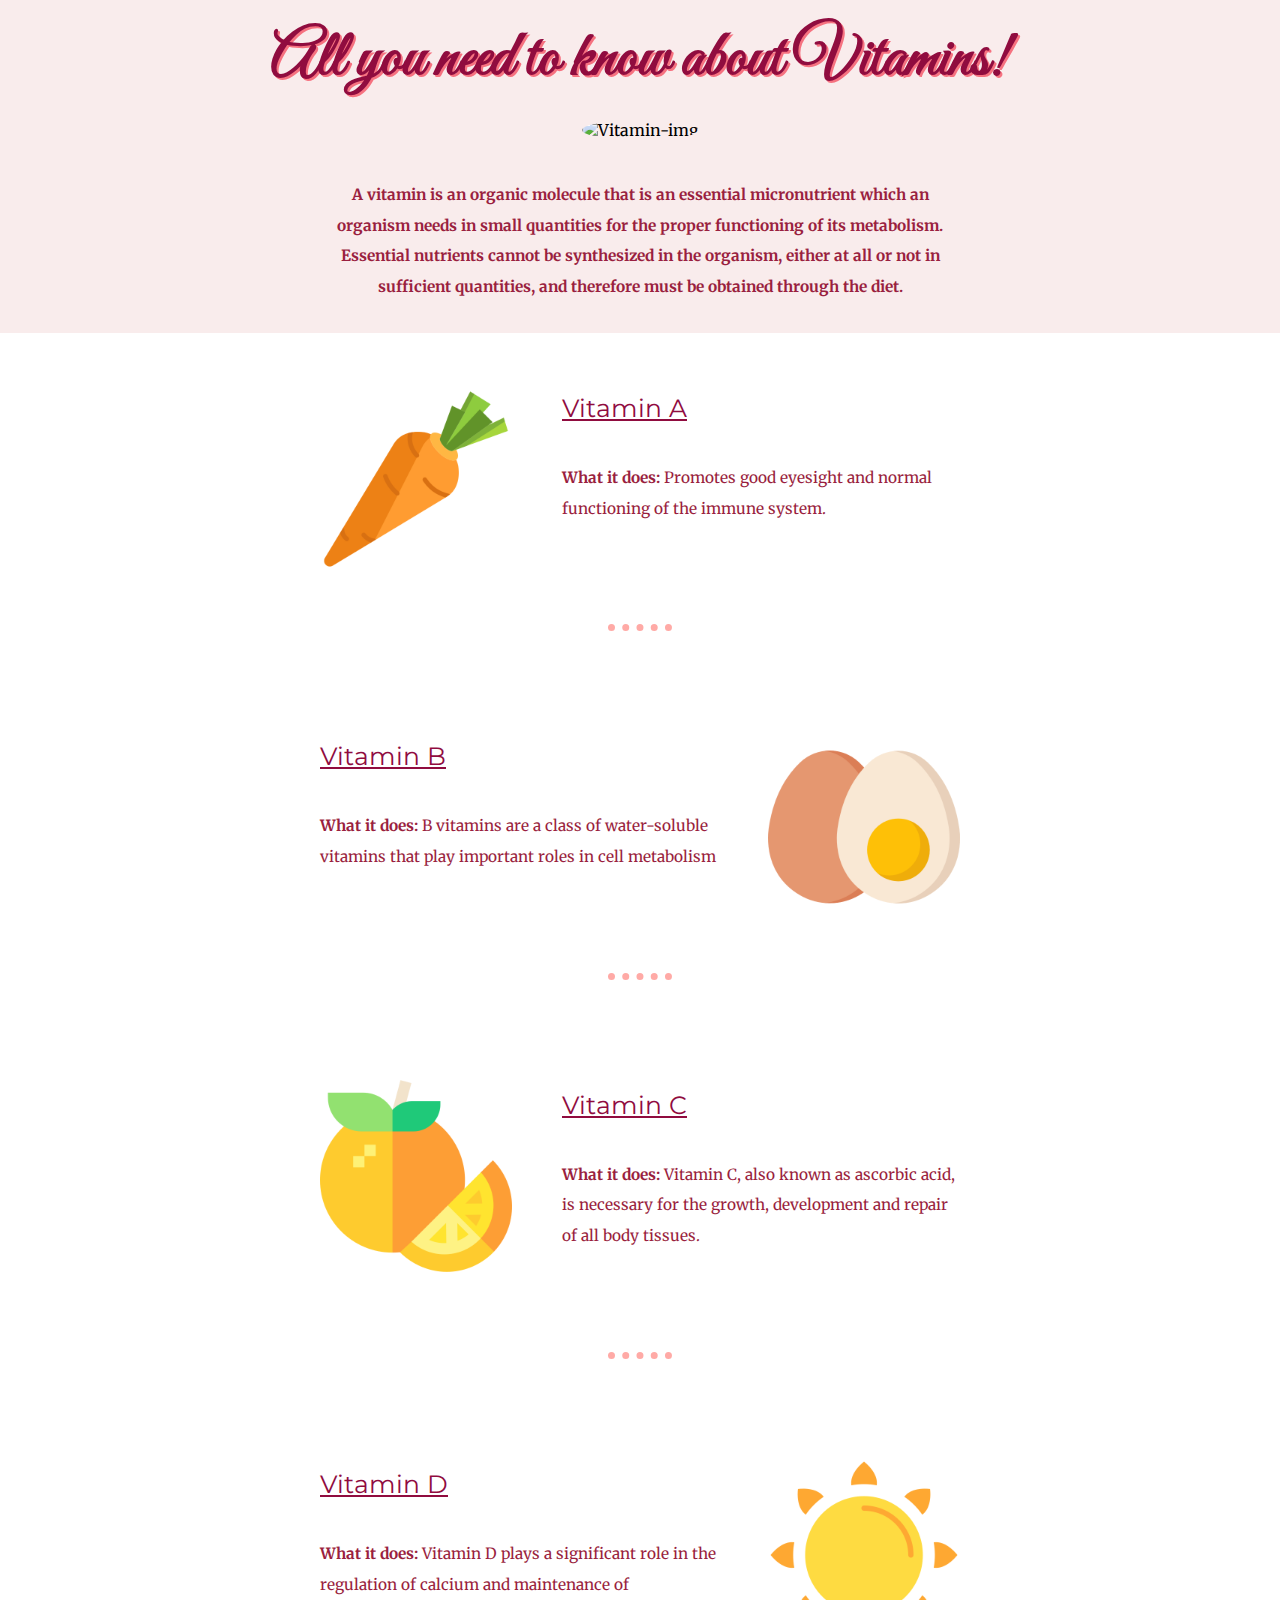
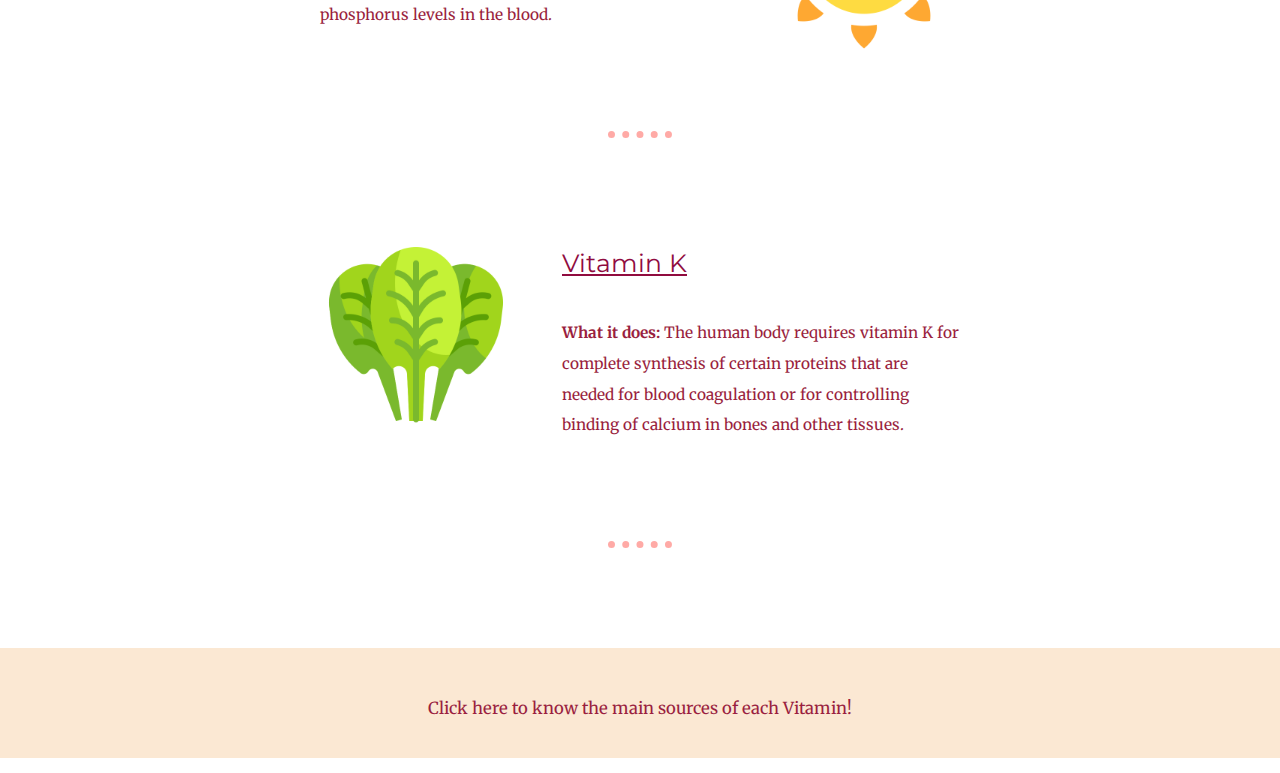
==== index.html @ 9dae8767 "Add files via upload" ====
<!DOCTYPE html>
<html lang="en" dir="ltr">
  <head>
    <meta charset="utf-8">
    <title>Vitamins</title>
    <link rel="stylesheet" href="css/style.css">
    <link href="https://fonts.googleapis.com/css2?family=Merriweather:ital,wght@0,400;1,700&family=Montserrat:ital,wght@0,500;1,400;1,500&family=Sacramento&display=swap" rel="stylesheet">
    <link href="https://fonts.googleapis.com/css2?family=Dancing+Script:wght@562&family=Great+Vibes&display=swap" rel="stylesheet">
    <link href="https://fonts.googleapis.com/css2?family=Dancing+Script:wght@562&display=swap" rel="stylesheet">
  </head>
  <body>
    <div class="top-container">
      <h1>All you need to know about Vitamins!</h2>
        <div class="sub-top-container">
        <img src="https://media.giphy.com/media/4TgyvebAM24x4e1agp/giphy.gif" class="gif" alt="Vitamin-img">
      <p class="main-description">A vitamin is an organic molecule that is an essential micronutrient which an organism needs in small quantities for the proper functioning of its metabolism. Essential nutrients cannot be synthesized in the organism, either at all or not in sufficient quantities, and therefore must be obtained through the diet.</p>
    </div>
  </div>
    <div class="middle-container">
      <div class="sub-middle-container">
      <img src="images/carrot.png" class="carrot" alt="carrot-img">
      <h2>Vitamin A</h2>
      <p class="vitamin-a">
      <strong>What it does:</strong> Promotes good eyesight and normal functioning of the immune system.</p>
<hr>
<img src="images/egg.png" class="egg" alt="egg-img">
<h2>Vitamin B</h2>
<p class="vitamin-b"><strong>What it does: </strong>B vitamins are a class of water-soluble vitamins that play important roles in cell metabolism</p>
<hr>
<img src="images/orange.png" class="orange" alt="orange-img">
<h2>Vitamin C</h2>
<p class="vitamin-c"><strong>What it does: </strong>Vitamin C, also known as ascorbic acid, is necessary for the growth, development and repair of all body tissues.</p>
<hr>
<img src="images/sun.png" class="sun" alt="sun-img">
<h2>Vitamin D</h2>
<p class="vitamin-d"><strong>What it does: </strong>Vitamin D plays a significant role in the regulation of calcium and maintenance of phosphorus levels in the blood.</p>
<hr>
<img src="images/spinach.png" class="spinach" alt="spinach-img">
<h2>Vitamin K</h2>
<p class="vitamin-k"><strong>What it does: </strong>The human body requires vitamin K for complete synthesis of certain proteins that are needed for blood coagulation or for controlling binding of calcium in bones and other tissues.</p>
<hr>
</div>
<footer>
  <div class="bottom-container">
    <a href="sources.html">Click here to know the main sources of each Vitamin!</a>
  </div>
</body>
</html>
---- css/style.css ----
body {
  margin: 0;
  text-align: center;
  font-family: 'Merriweather', serif;
}

h1 {
  margin: 0;
  padding-top: 20px;
  padding-bottom: 20px;
  font-family: 'Great Vibes', cursive;
  font-size: 5vw;
  color: #900c3f;
  text-shadow: 2px 2px #f67280;
}

h2 {
  font-family: 'Montserrat', sans-serif;
  color: #900c3f;
  font-weight: normal;
  font-size: 25px;
  text-decoration: underline;
}

.main-description {
  width: 50%;
  margin: 20px auto;
  line-height: 2;
  text-align: center;
  color: #9a1f40;
  padding-top: 20px;
  font-weight: bold;
  font-size: 1.2vw;
}

.top-container{
  background-color:#f9ecec;
  padding-bottom: 10px;
}


.gif {
  height: 240px;
  width: 240px;
  border-radius: 50%;
}

.carrot {
  width: 30%;
  float: left;
  margin-right: 50px;
}

.middle-container {
  margin-top: 30px;
}

.sub-middle-container {
  width: 50%;
  margin: 50px auto 50px auto;
  text-align: left;
  line-height: 2;
}

hr {
  border-style: none;
  border-top-style: dotted;
  border-color: #ffaaa6;
  border-width: 7px;
  width: 10%;
  margin: 100px auto;
}

.vitamin-a {
  color: #9a1f40;
  line-height: 2;
  font-weight: normal;
  margin: 30px auto;
  text-align: left;
  font-size: 1.2vw;
}

.vitamin-b {
  color: #9a1f40;
  line-height: 2;
  font-weight: normal;
  margin: 30px auto;
  text-align: left;
  font-size: 1.2vw;
}

.egg {
  width: 30%;
  float: right;
  margin-left: 50px;
}

.vitamin-c {
  color: #9a1f40;
  line-height: 2;
  font-weight: normal;
  margin: 30px auto;
  text-align: left;
  font-size: 1.2vw;
}

.orange {
  width: 30%;
  float: left;
  margin-right: 50px;
}

.vitamin-d {
  color: #9a1f40;
  line-height: 2;
  font-weight: normal;
  margin: 30px auto;
  text-align: left;
  font-size: 1.2vw;
}

.sun {
  width: 30%;
  float: right;
  margin-left: 50px;
}

.vitamin-k {
  color: #9a1f40;
  line-height: 2;
  font-weight: normal;
  margin: 30px auto;
  text-align: left;
  font-size: 1.2vw;
}

.spinach {
  width: 30%;
  float: left;
  margin-right: 50px;
}

.bottom-container {
  height: 60px;
  background-color: #fbe8d3;
  padding-top: 50px;
  margin-bottom: 15px;
}

a {
  text-decoration: none;
  font-size: 1.3vw;
  color: #9a1f40;
}

a:hover {
  color: #c06c84;
}
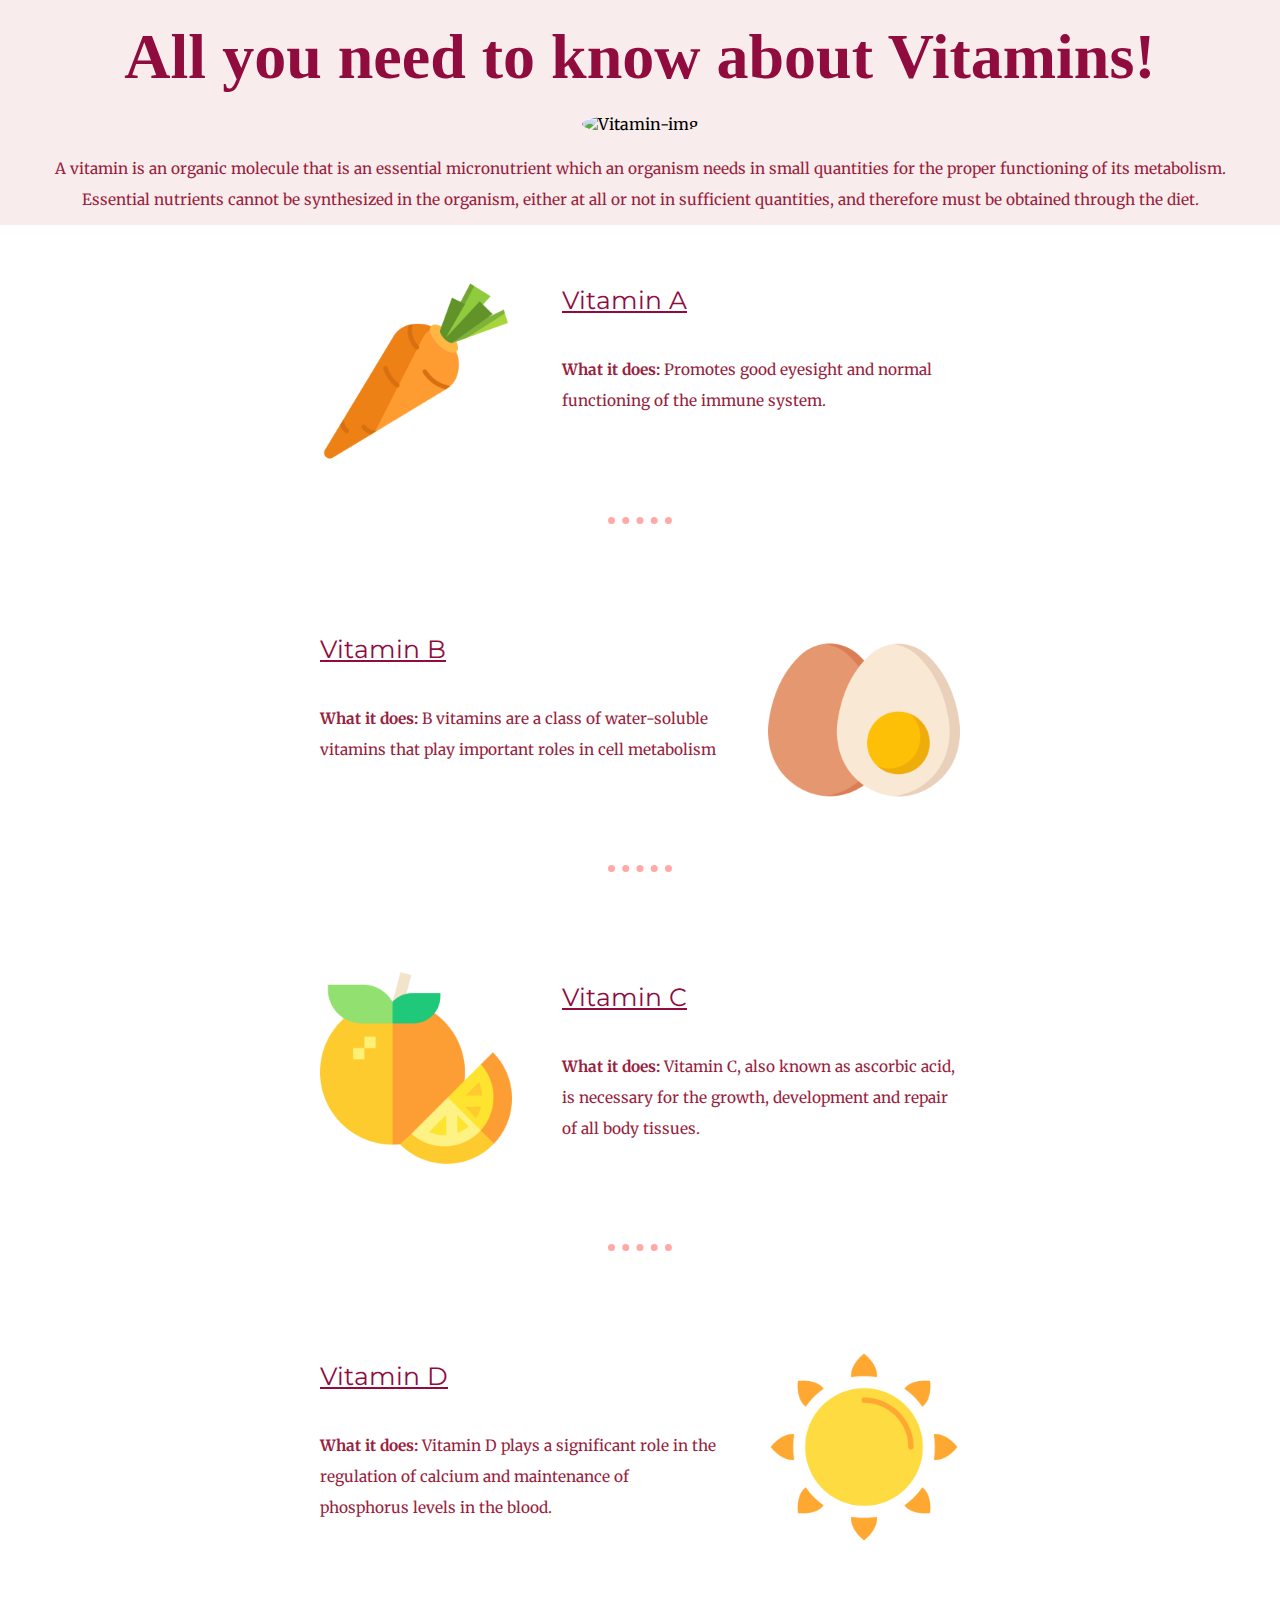
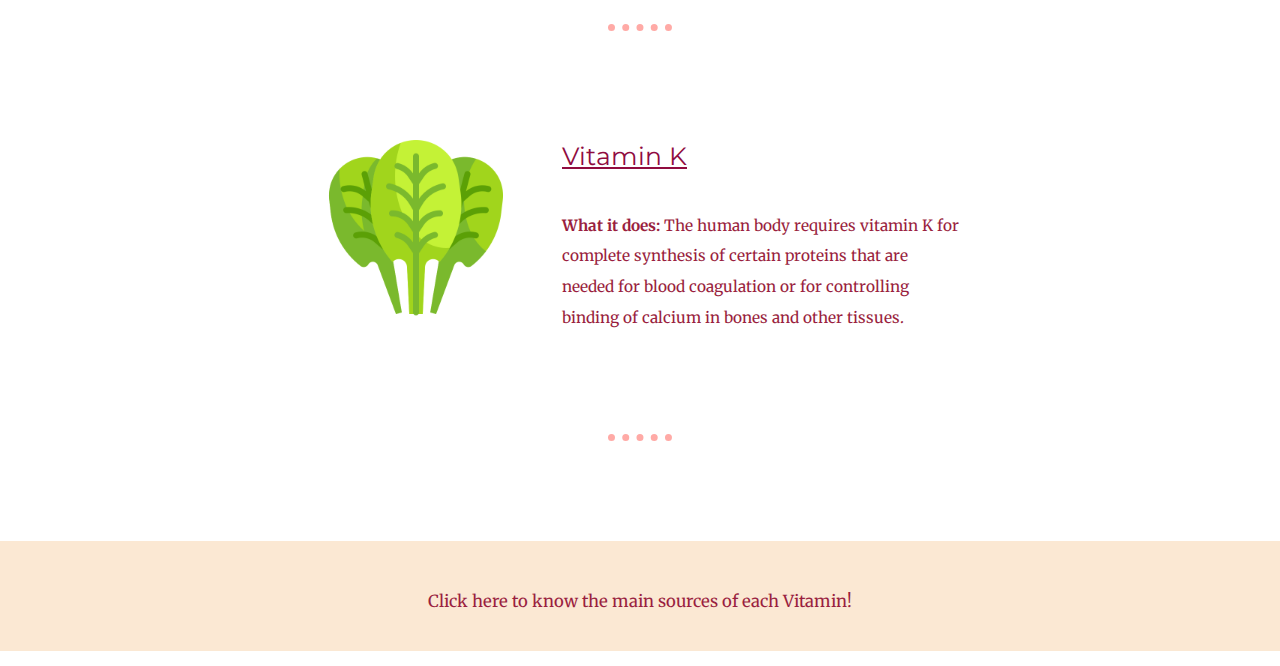
==== commit 2f97bd5b: "Update index.html" ====
--- a/index.html
+++ b/index.html
@@ -10,7 +10,7 @@
   </head>
   <body>
     <div class="top-container">
-      <h1>All you need to know about Vitamins!</h2>
+      <h1><strong>All you need to know about Vitamins!</strong></h2>
         <div class="sub-top-container">
         <img src="https://media.giphy.com/media/4TgyvebAM24x4e1agp/giphy.gif" class="gif" alt="Vitamin-img">
       <p class="main-description">A vitamin is an organic molecule that is an essential micronutrient which an organism needs in small quantities for the proper functioning of its metabolism. Essential nutrients cannot be synthesized in the organism, either at all or not in sufficient quantities, and therefore must be obtained through the diet.</p>
--- a/css/style.css
+++ b/css/style.css
@@ -8,10 +8,11 @@
   margin: 0;
   padding-top: 20px;
   padding-bottom: 20px;
-  font-family: 'Great Vibes', cursive;
+  font-family: cursive;
   font-size: 5vw;
   color: #900c3f;
-  text-shadow: 2px 2px #f67280;
+  text-align: center;
+  font-weight: bold;
 }
 
 h2 {
@@ -23,14 +24,13 @@
 }
 
 .main-description {
-  width: 50%;
-  margin: 20px auto;
   line-height: 2;
   text-align: center;
   color: #9a1f40;
   padding-top: 20px;
-  font-weight: bold;
+  font-weight: normal;
   font-size: 1.2vw;
+  margin: auto 25px;
 }
 
 .top-container{
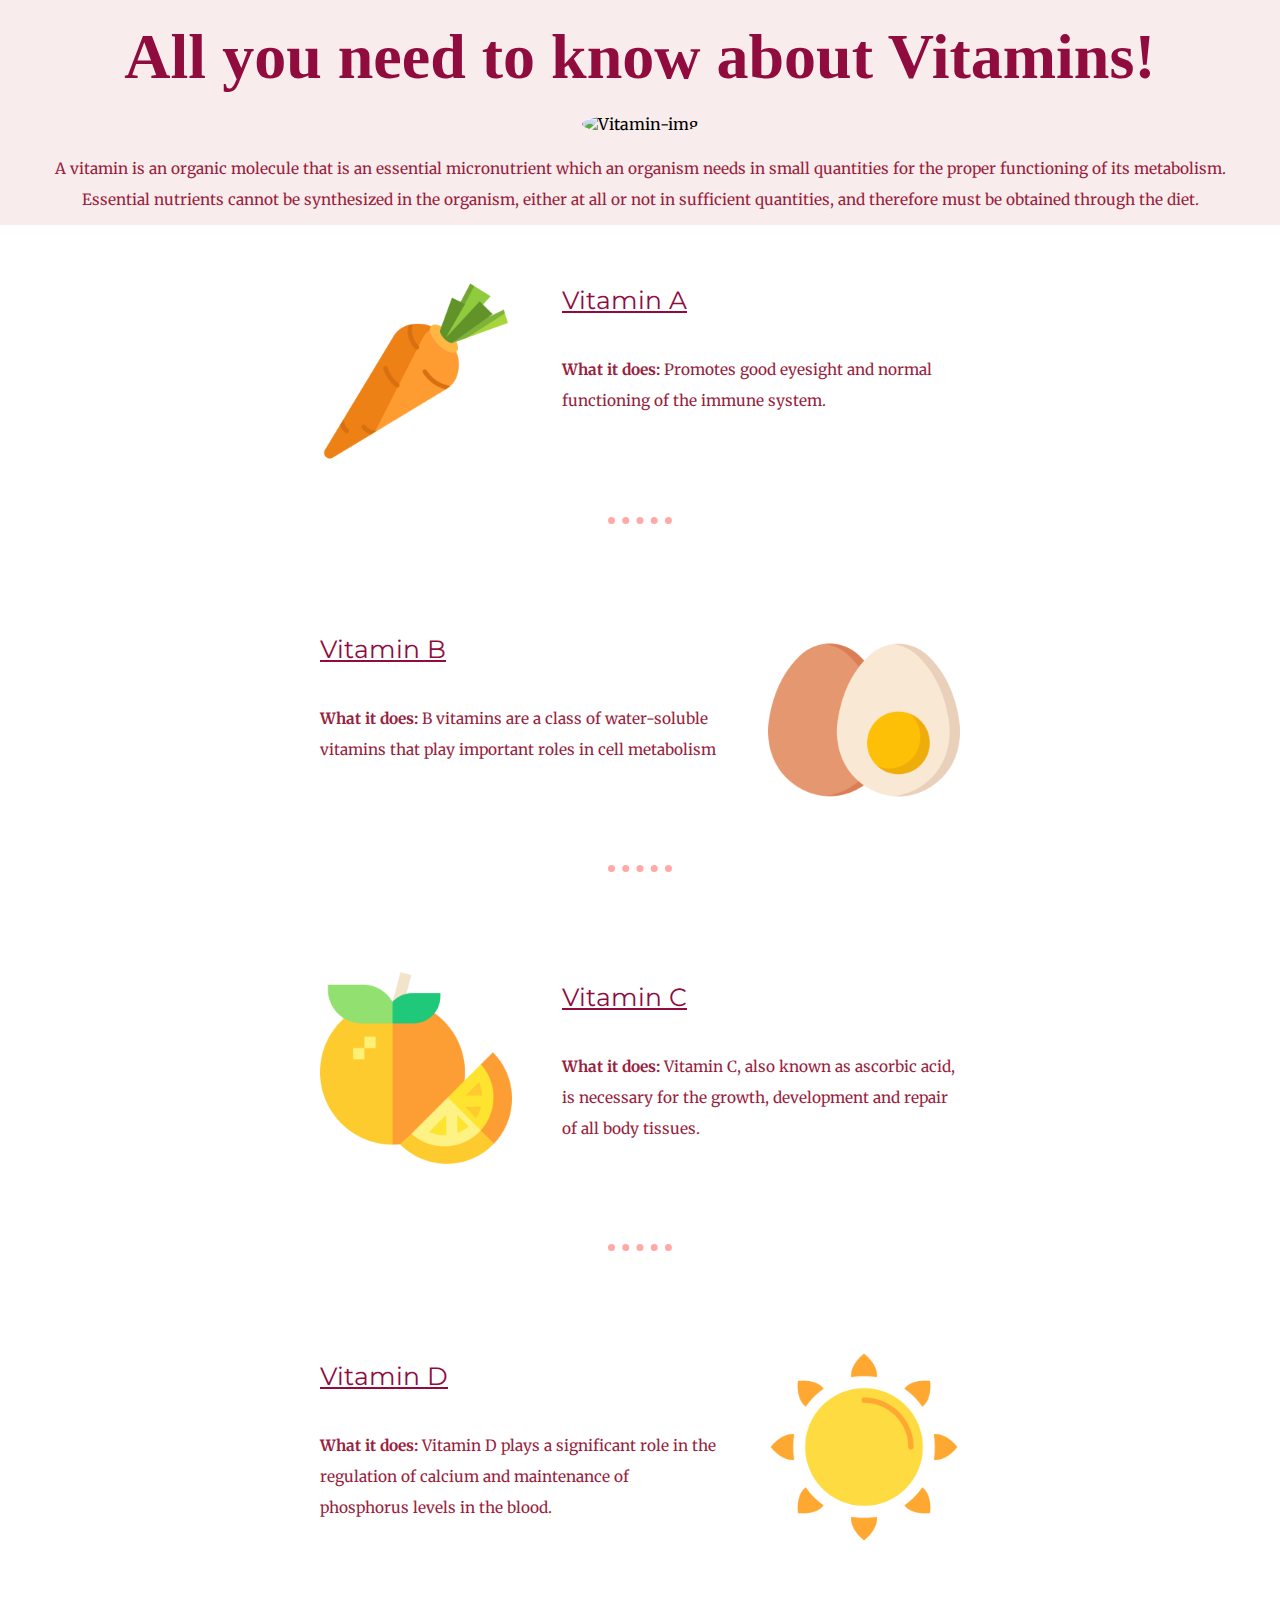
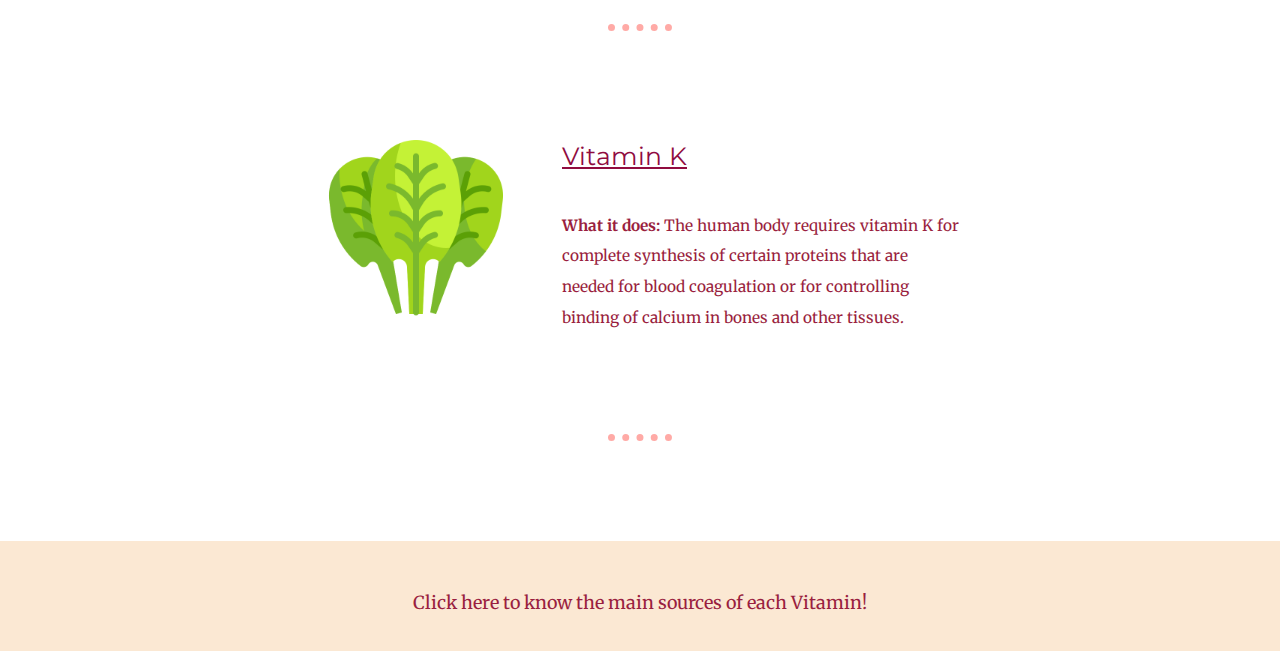
==== commit 9c1b0dbe: "Update index.html" ====
--- a/index.html
+++ b/index.html
@@ -7,6 +7,7 @@
     <link href="https://fonts.googleapis.com/css2?family=Merriweather:ital,wght@0,400;1,700&family=Montserrat:ital,wght@0,500;1,400;1,500&family=Sacramento&display=swap" rel="stylesheet">
     <link href="https://fonts.googleapis.com/css2?family=Dancing+Script:wght@562&family=Great+Vibes&display=swap" rel="stylesheet">
     <link href="https://fonts.googleapis.com/css2?family=Dancing+Script:wght@562&display=swap" rel="stylesheet">
+    <link href="https://fonts.googleapis.com/css2?family=Sacramento&display=swap" rel="stylesheet">
   </head>
   <body>
     <div class="top-container">
--- a/css/style.css
+++ b/css/style.css
@@ -149,7 +149,7 @@
 
 a {
   text-decoration: none;
-  font-size: 1.3vw;
+  font-size: 1.4vw;
   color: #9a1f40;
 }
 
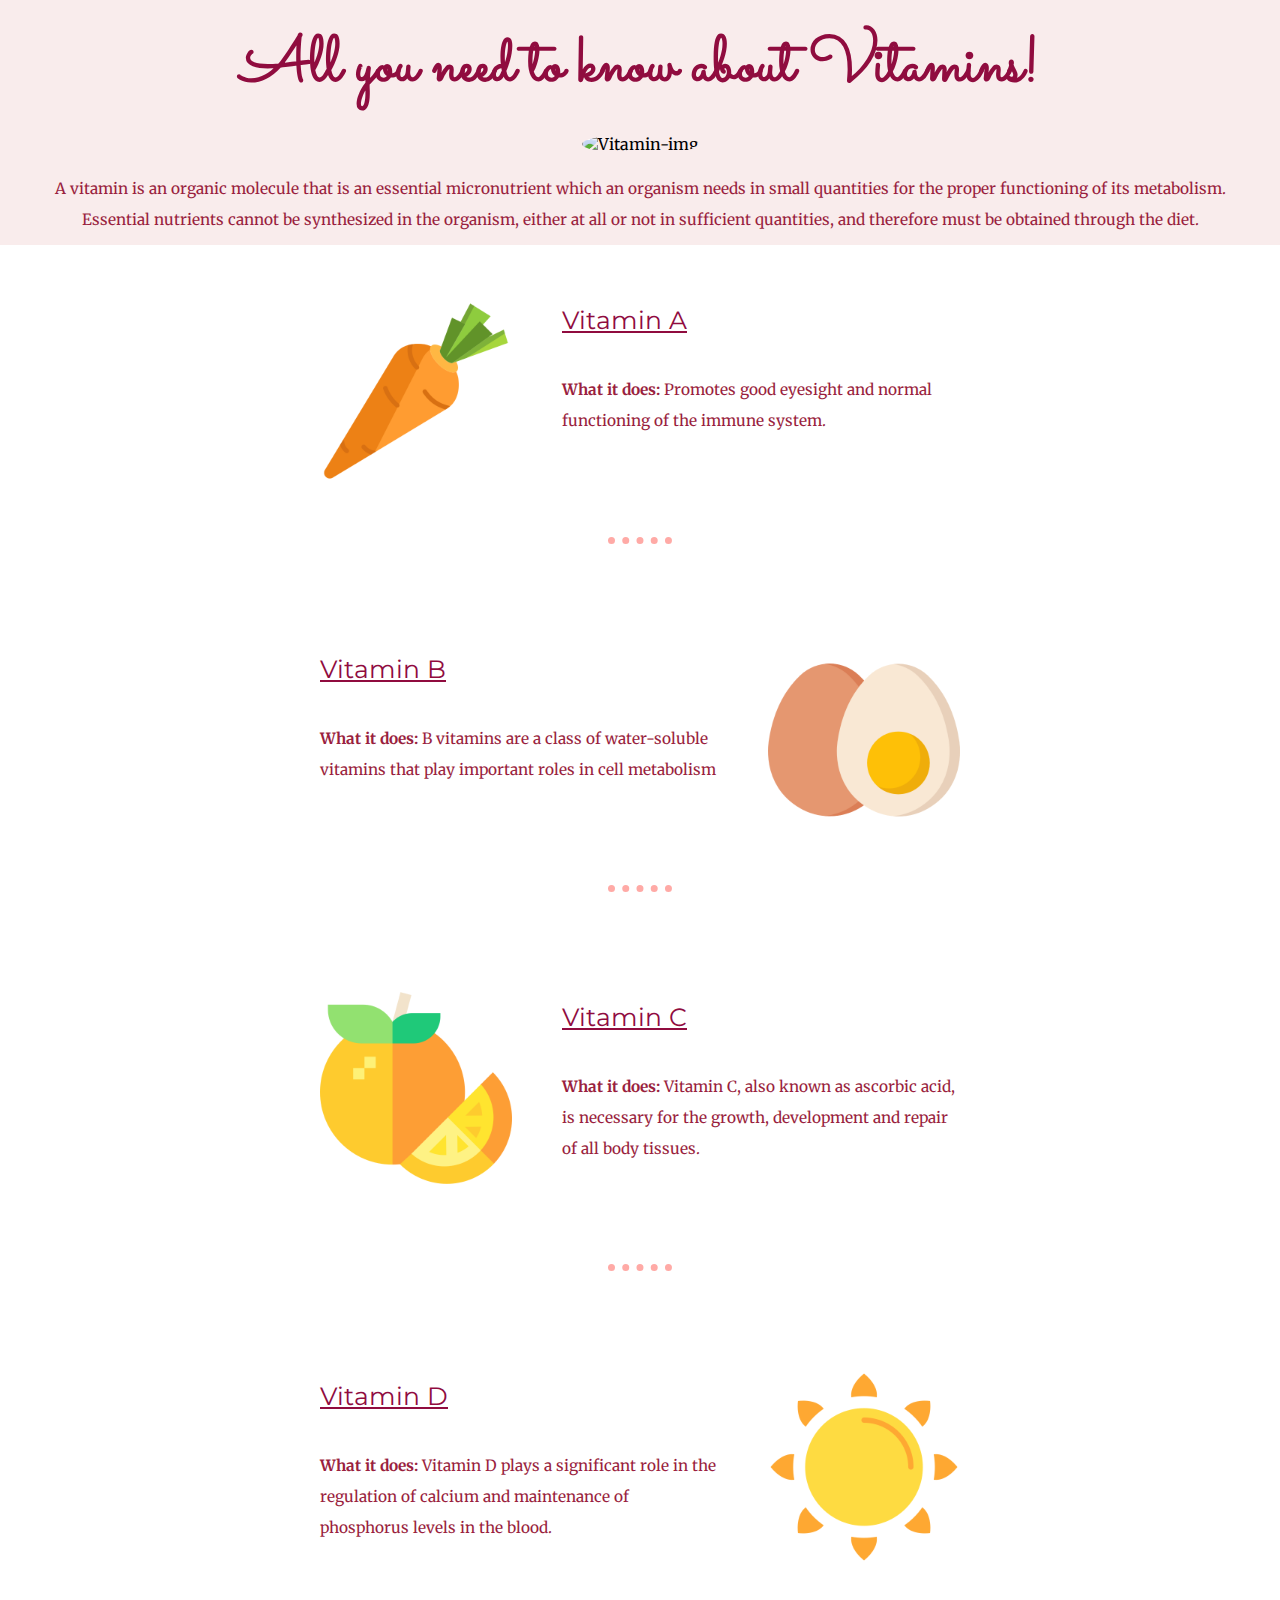
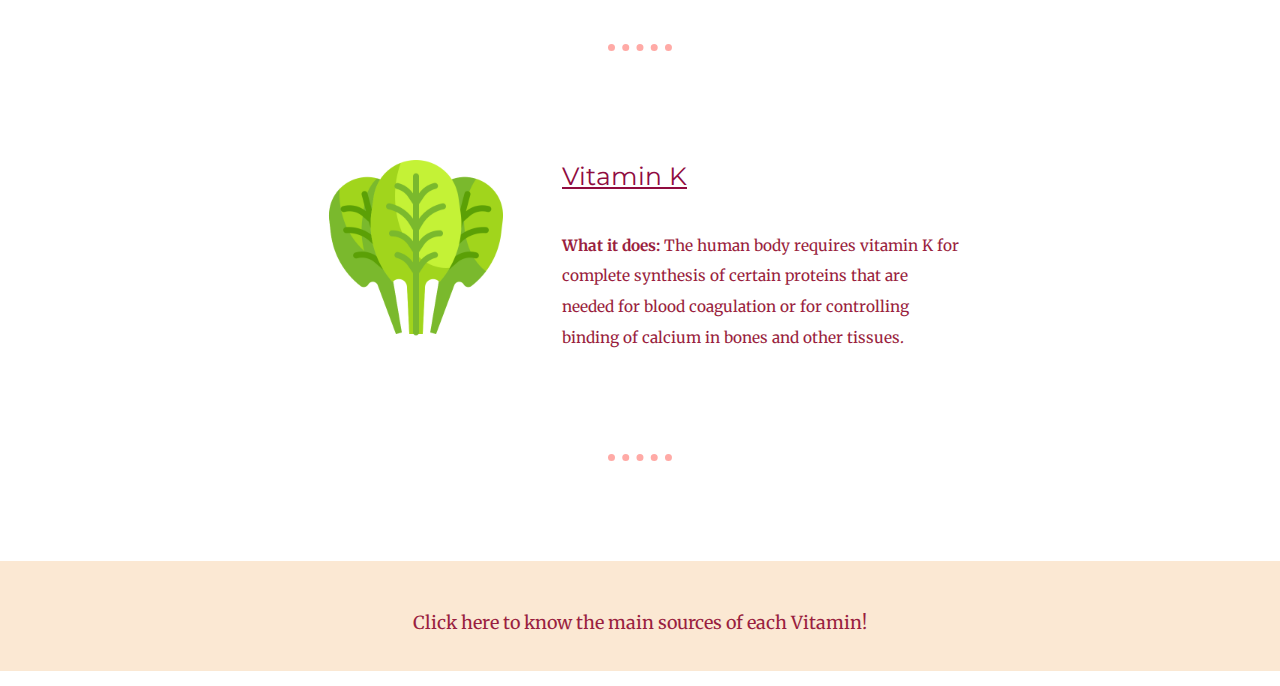
==== commit afc984d1: "Update index.html" ====
--- a/index.html
+++ b/index.html
@@ -8,6 +8,7 @@
     <link href="https://fonts.googleapis.com/css2?family=Dancing+Script:wght@562&family=Great+Vibes&display=swap" rel="stylesheet">
     <link href="https://fonts.googleapis.com/css2?family=Dancing+Script:wght@562&display=swap" rel="stylesheet">
     <link href="https://fonts.googleapis.com/css2?family=Sacramento&display=swap" rel="stylesheet">
+    <link href="https://fonts.googleapis.com/css2?family=Oswald:wght@500&display=swap" rel="stylesheet">
   </head>
   <body>
     <div class="top-container">
--- a/css/style.css
+++ b/css/style.css
@@ -8,11 +8,10 @@
   margin: 0;
   padding-top: 20px;
   padding-bottom: 20px;
-  font-family: cursive;
+  font-family: 'Sacramento', cursive;;
   font-size: 5vw;
   color: #900c3f;
   text-align: center;
-  font-weight: bold;
 }
 
 h2 {
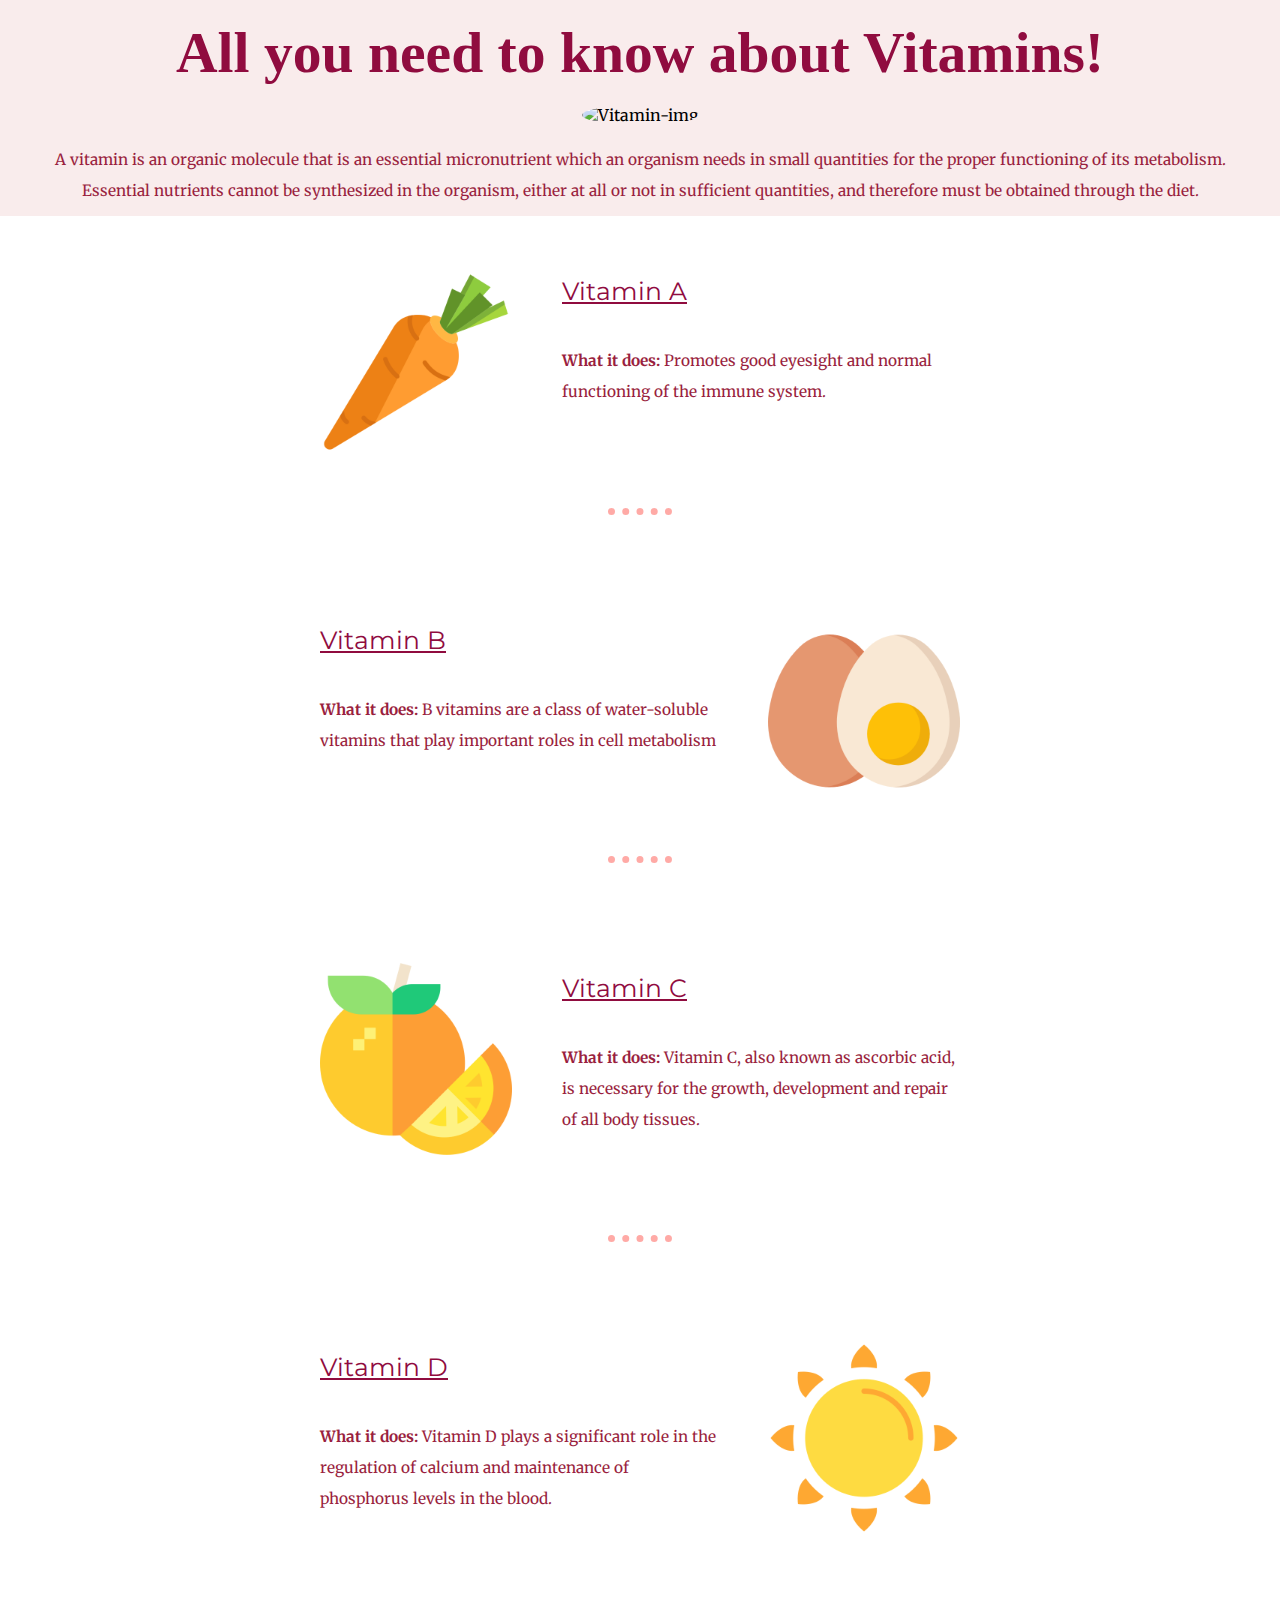
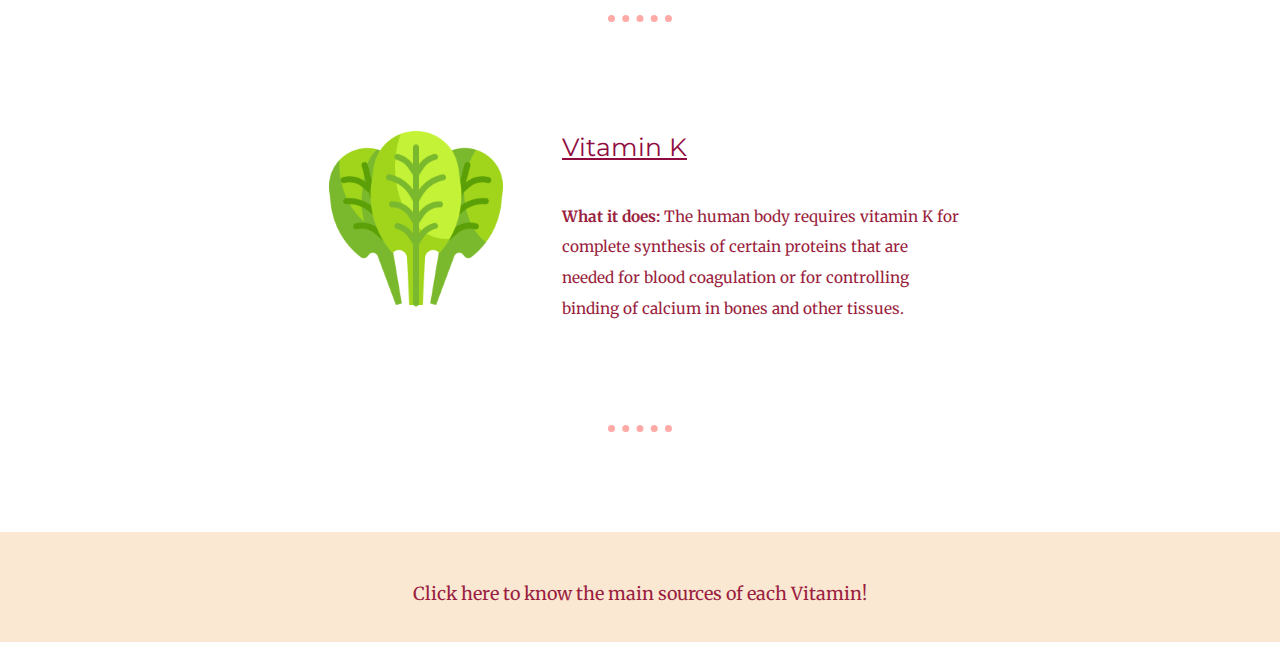
==== commit 32281493: "Update index.html" ====
--- a/index.html
+++ b/index.html
@@ -8,7 +8,6 @@
     <link href="https://fonts.googleapis.com/css2?family=Dancing+Script:wght@562&family=Great+Vibes&display=swap" rel="stylesheet">
     <link href="https://fonts.googleapis.com/css2?family=Dancing+Script:wght@562&display=swap" rel="stylesheet">
     <link href="https://fonts.googleapis.com/css2?family=Sacramento&display=swap" rel="stylesheet">
-    <link href="https://fonts.googleapis.com/css2?family=Oswald:wght@500&display=swap" rel="stylesheet">
   </head>
   <body>
     <div class="top-container">
--- a/css/style.css
+++ b/css/style.css
@@ -8,8 +8,8 @@
   margin: 0;
   padding-top: 20px;
   padding-bottom: 20px;
-  font-family: 'Sacramento', cursive;;
-  font-size: 5vw;
+  font-family: cursive;
+  font-size: 4.5vw;
   color: #900c3f;
   text-align: center;
 }
